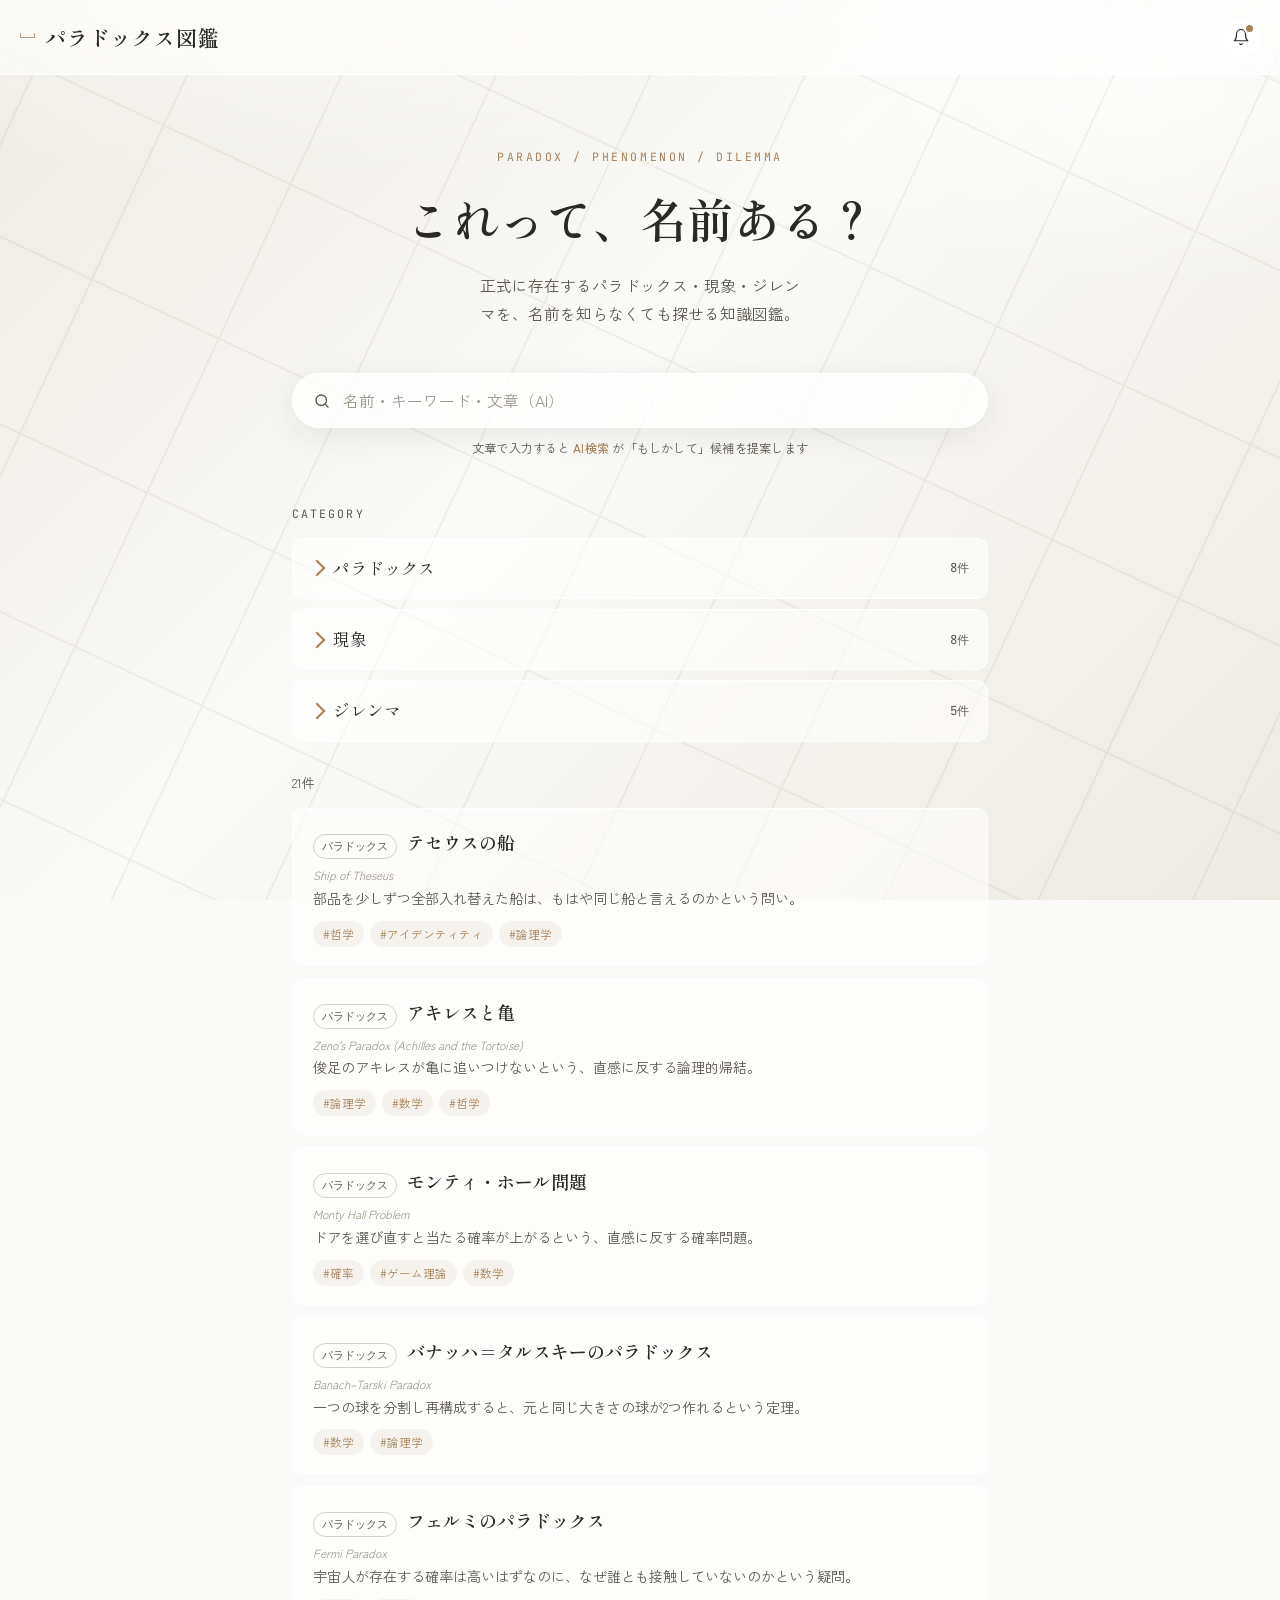
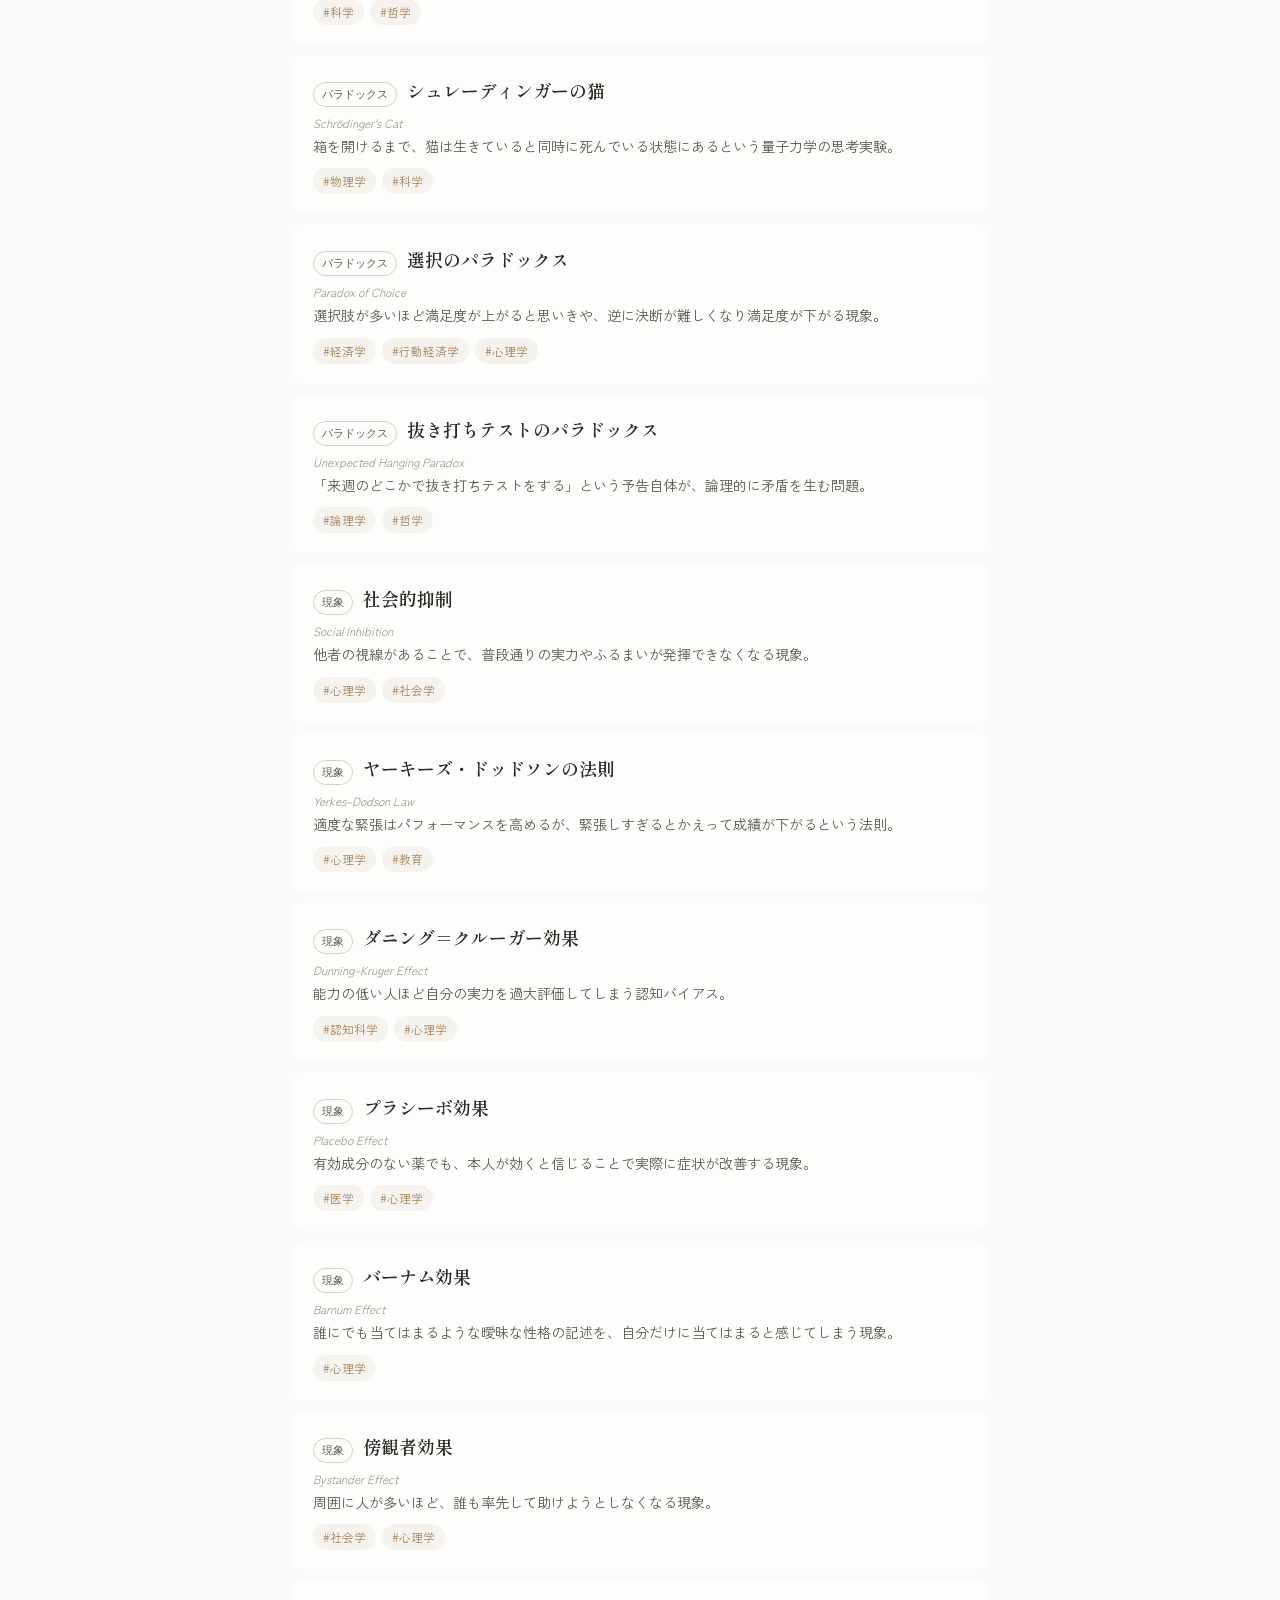
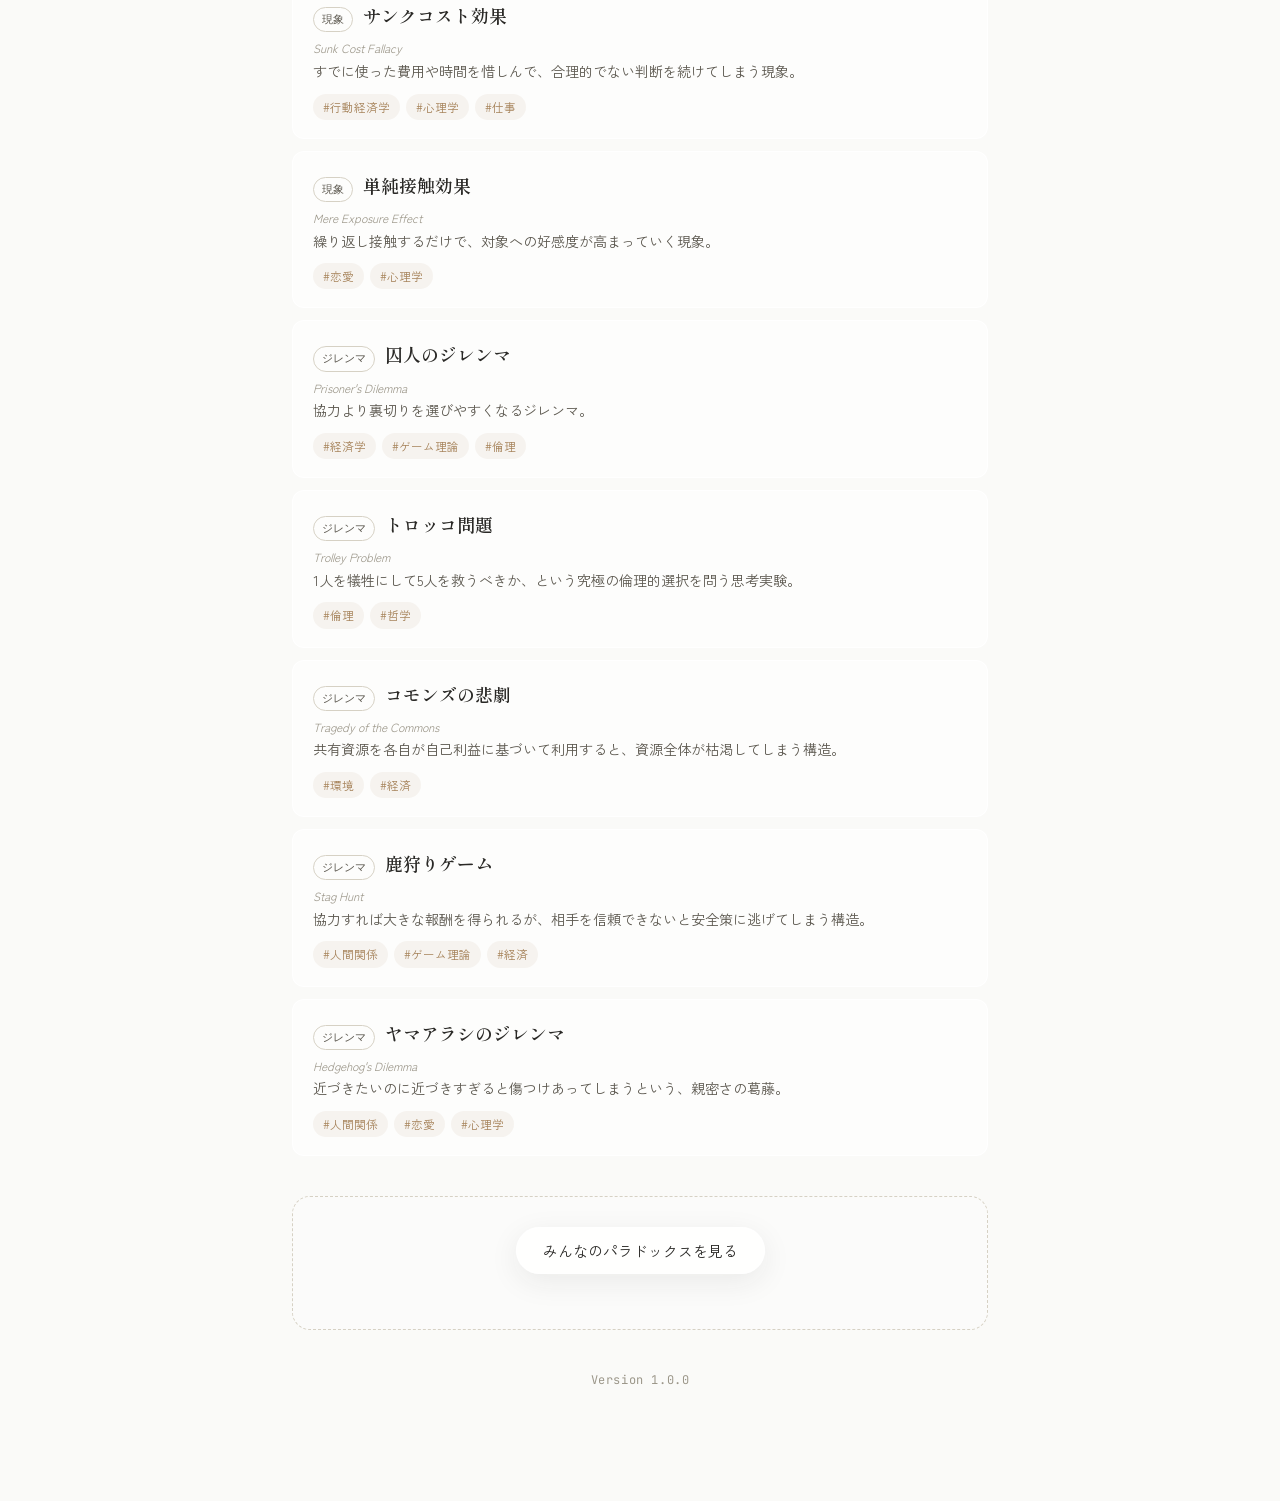
==== index.html @ 2dcca1e3 "Rename Index.html to index.html" ====
<!DOCTYPE html>
<html lang="ja">
<head>
<meta charset="UTF-8">
<meta name="viewport" content="width=device-width, initial-scale=1.0">
<title>パラドックス図鑑 | 名前のない現象に、名前を。</title>
<meta name="description" content="正式に存在するパラドックス・現象・ジレンマを、名前を知らなくてもAIで探せる図鑑。">
<link rel="stylesheet" href="style.css">
</head>
<body>
<div class="marble-bg"></div>

<header class="site-header">
  <div class="site-title"><span class="mark">﹈</span>パラドックス図鑑</div>
  <div class="header-actions">
    <button class="icon-btn" id="notifBtn" aria-label="お知らせ">
      <svg viewBox="0 0 24 24" fill="none" stroke-width="1.6" stroke-linecap="round" stroke-linejoin="round"><path d="M6 8a6 6 0 0 1 12 0c0 7 3 9 3 9H3s3-2 3-9"/><path d="M10.3 21a1.9 1.9 0 0 0 3.4 0"/></svg>
      <span class="badge-dot"></span>
    </button>
  </div>
</header>

<div class="notif-panel" id="notifPanel">
  <h3>お知らせ</h3>
  <div class="notif-item"><span class="date">2026.07.26</span>Ver1.0公開</div>
  <div class="notif-item"><span class="date">2026.07.26</span>心理学の現象を15件追加しました</div>
  <div class="notif-item"><span class="date">2026.07.26</span>数学のパラドックスを8件追加しました</div>
  <div class="notif-item"><span class="date">2026.07.26</span>ジレンマを20件追加しました</div>
</div>

<main class="wrap">
  <section class="hero">
    <div class="hero-eyebrow">Paradox / Phenomenon / Dilemma</div>
    <h1>これって、名前ある？</h1>
    <p>正式に存在するパラドックス・現象・ジレンマを、名前を知らなくても探せる知識図鑑。</p>
  </section>

  <section class="search-area">
    <div class="search-box">
      <svg viewBox="0 0 24 24" fill="none" stroke-width="1.8" stroke-linecap="round"><circle cx="11" cy="11" r="7"/><path d="m20 20-3.5-3.5"/></svg>
      <input type="text" id="searchInput" placeholder="名前・キーワード・文章（AI）" autocomplete="off">
    </div>
    <div class="search-mode-hint">文章で入力すると <b>AI検索</b> が「もしかして」候補を提案します</div>

    <div class="ai-results" id="aiResults">
      <div class="ai-results-title">もしかして…</div>
      <div id="aiCandidateList"></div>
    </div>
  </section>

  <section class="category-section" id="categorySection">
    <div class="section-label">Category</div>
    <div id="categoryGroups"></div>
  </section>

  <section class="list-section" id="listSection">
    <div class="list-header">
      <div class="entry-count" id="entryCount"></div>
      <div class="filter-tag" id="clearFilter" style="display:none;">絞り込みを解除 ✕</div>
    </div>
    <div id="entryList"></div>
  </section>

  <section class="community-cta">
    <button id="communityBtn">みんなのパラドックスを見る</button>
    <div class="cta-note" id="communityNote"></div>
  </section>

  <footer class="site-footer">Version 1.0.0</footer>
</main>

<script src="script.js"></script>
</body>
</html>
---- style.css ----
/* =========================================================
   パラドックス図鑑 - style.css
   デザイントークン
   ---------------------------------------------------------
   Color:
     --ink        #2A2926  本文・見出し色（温かみのある墨色）
     --base       #FAFAF8  ベースの白
     --marble-a   #EDEAE2  大理石の地色
     --marble-b   #DAD5C9  大理石の脈（濃）
     --line       #C8C3B6  罫線・区切り線
     --brass      #A6835A  アクセント（真鍮色。使用は最小限）
     --glass      rgba(255,255,255,0.55)  ガラス面
   Type:
     Display: "Shippori Mincho"  上品な明朝体（見出し用）
     Body:    "Zen Kaku Gothic New"  可読性重視のゴシック体
     Mono:    "JetBrains Mono"  ID・バージョン表記など
   ========================================================= */

@import url('https://fonts.googleapis.com/css2?family=Shippori+Mincho:wght@400;500;600;700&family=Zen+Kaku+Gothic+New:wght@300;400;500;700&family=JetBrains+Mono:wght@400;500&display=swap');

:root {
  --ink: #2A2926;
  --ink-soft: #5C584F;
  --base: #FAFAF8;
  --marble-a: #EDEAE2;
  --marble-b: #DAD5C9;
  --line: #D6D1C4;
  --brass: #A6835A;
  --brass-soft: #C9AD82;
  --glass: rgba(255, 255, 255, 0.58);
  --glass-strong: rgba(255, 255, 255, 0.78);
  --glass-border: rgba(255, 255, 255, 0.85);
  --shadow: 0 8px 30px rgba(42, 41, 38, 0.08);
  --shadow-lift: 0 16px 45px rgba(42, 41, 38, 0.12);
  --radius: 18px;
  --radius-sm: 12px;
  --font-display: "Shippori Mincho", serif;
  --font-body: "Zen Kaku Gothic New", "Hiragino Sans", sans-serif;
  --font-mono: "JetBrains Mono", monospace;
}

* { box-sizing: border-box; }

html { scroll-behavior: smooth; }

body {
  margin: 0;
  font-family: var(--font-body);
  color: var(--ink);
  background-color: var(--base);
  -webkit-font-smoothing: antialiased;
  line-height: 1.75;
  min-height: 100vh;
}

/* ---------- 大理石背景 ---------- */
.marble-bg {
  position: fixed;
  inset: 0;
  z-index: -1;
  background:
    radial-gradient(ellipse 80% 50% at 20% -10%, rgba(255,255,255,0.9), transparent 60%),
    radial-gradient(ellipse 60% 40% at 90% 10%, rgba(255,255,255,0.7), transparent 55%),
    linear-gradient(135deg, var(--marble-a) 0%, var(--base) 45%, var(--marble-a) 100%);
}
.marble-bg::before {
  content: "";
  position: absolute;
  inset: 0;
  opacity: 0.35;
  background-image:
    repeating-linear-gradient(115deg, transparent 0 60px, var(--marble-b) 61px, transparent 63px 140px),
    repeating-linear-gradient(25deg, transparent 0 90px, var(--marble-b) 91px, transparent 93px 170px);
  mix-blend-mode: multiply;
}

/* ---------- 共通レイアウト ---------- */
.wrap {
  max-width: 760px;
  margin: 0 auto;
  padding: 0 20px 80px;
}

a { color: inherit; text-decoration: none; }

.hairline {
  border: none;
  border-top: 1px solid var(--line);
  margin: 28px 0;
}

/* ---------- ヘッダー ---------- */
.site-header {
  position: sticky;
  top: 0;
  z-index: 20;
  display: flex;
  align-items: center;
  justify-content: space-between;
  padding: 18px 20px;
  backdrop-filter: blur(14px) saturate(140%);
  -webkit-backdrop-filter: blur(14px) saturate(140%);
  background: var(--glass);
  border-bottom: 1px solid var(--glass-border);
}

.site-title {
  font-family: var(--font-display);
  font-size: 1.3rem;
  font-weight: 600;
  letter-spacing: 0.04em;
  display: flex;
  align-items: baseline;
  gap: 8px;
}
.site-title .mark { color: var(--brass); font-size: 1rem; }

.header-actions { display: flex; align-items: center; gap: 14px; }

.icon-btn {
  position: relative;
  width: 38px;
  height: 38px;
  display: flex;
  align-items: center;
  justify-content: center;
  border-radius: 50%;
  background: var(--glass-strong);
  border: 1px solid var(--glass-border);
  cursor: pointer;
  transition: transform 0.2s ease, box-shadow 0.2s ease;
}
.icon-btn:hover { transform: translateY(-1px); box-shadow: var(--shadow); }
.icon-btn svg { width: 18px; height: 18px; stroke: var(--ink); }

.badge-dot {
  position: absolute;
  top: 6px;
  right: 6px;
  width: 7px;
  height: 7px;
  border-radius: 50%;
  background: var(--brass);
  box-shadow: 0 0 0 2px var(--glass-strong);
}

/* ---------- お知らせパネル ---------- */
.notif-panel {
  position: absolute;
  right: 20px;
  top: 66px;
  width: min(320px, 82vw);
  background: var(--glass-strong);
  backdrop-filter: blur(16px);
  border: 1px solid var(--glass-border);
  border-radius: var(--radius);
  box-shadow: var(--shadow-lift);
  padding: 18px;
  display: none;
  z-index: 30;
}
.notif-panel.open { display: block; animation: fade-drop 0.22s ease; }
.notif-panel h3 {
  margin: 0 0 12px;
  font-family: var(--font-display);
  font-size: 1rem;
  letter-spacing: 0.03em;
}
.notif-item {
  padding: 10px 0;
  border-top: 1px solid var(--line);
  font-size: 0.86rem;
  color: var(--ink-soft);
}
.notif-item:first-of-type { border-top: none; }
.notif-item .date { font-family: var(--font-mono); font-size: 0.72rem; color: var(--brass); display: block; margin-bottom: 3px; }

@keyframes fade-drop {
  from { opacity: 0; transform: translateY(-6px); }
  to { opacity: 1; transform: translateY(0); }
}

/* ---------- Hero ---------- */
.hero {
  text-align: center;
  padding: 56px 20px 20px;
}
.hero-eyebrow {
  font-family: var(--font-mono);
  font-size: 0.72rem;
  letter-spacing: 0.22em;
  color: var(--brass);
  text-transform: uppercase;
}
.hero h1 {
  font-family: var(--font-display);
  font-size: clamp(2.1rem, 6vw, 2.9rem);
  font-weight: 600;
  margin: 10px 0 14px;
  letter-spacing: 0.02em;
}
.hero p {
  color: var(--ink-soft);
  font-size: 0.98rem;
  max-width: 40ch;
  margin: 0 auto;
}

/* ---------- 検索バー ---------- */
.search-area { padding: 26px 0 10px; }
.search-box {
  display: flex;
  align-items: center;
  gap: 10px;
  background: var(--glass-strong);
  border: 1px solid var(--glass-border);
  border-radius: 999px;
  padding: 14px 20px;
  box-shadow: var(--shadow);
  transition: box-shadow 0.2s ease, border-color 0.2s ease;
}
.search-box:focus-within {
  box-shadow: var(--shadow-lift);
  border-color: var(--brass-soft);
}
.search-box svg { width: 18px; height: 18px; stroke: var(--ink-soft); flex-shrink: 0; }
.search-box input {
  border: none;
  outline: none;
  background: none;
  font-family: var(--font-body);
  font-size: 0.98rem;
  width: 100%;
  color: var(--ink);
}
.search-box input::placeholder { color: #9C978A; }

.search-mode-hint {
  font-size: 0.76rem;
  color: var(--ink-soft);
  text-align: center;
  margin-top: 10px;
  letter-spacing: 0.02em;
}
.search-mode-hint b { color: var(--brass); font-weight: 500; }

/* ---------- AI検索結果 ---------- */
.ai-results {
  margin-top: 18px;
  display: none;
}
.ai-results.open { display: block; animation: fade-drop 0.25s ease; }
.ai-results-title {
  font-family: var(--font-display);
  font-size: 1rem;
  margin-bottom: 12px;
  color: var(--ink-soft);
}
.ai-candidate {
  display: flex;
  align-items: center;
  justify-content: space-between;
  gap: 14px;
  background: var(--glass);
  border: 1px solid var(--glass-border);
  border-radius: var(--radius-sm);
  padding: 14px 18px;
  margin-bottom: 10px;
  cursor: pointer;
  transition: transform 0.15s ease, box-shadow 0.15s ease;
}
.ai-candidate:hover { transform: translateX(3px); box-shadow: var(--shadow); }
.ai-rank { font-family: var(--font-mono); font-size: 0.78rem; color: var(--brass); width: 18px; }
.ai-candidate .name { font-weight: 500; flex: 1; }
.ai-candidate .cat-chip { font-size: 0.72rem; color: var(--ink-soft); }
.ai-confidence {
  font-family: var(--font-mono);
  font-size: 0.82rem;
  color: var(--brass);
  min-width: 42px;
  text-align: right;
}
.ai-empty {
  text-align: center;
  padding: 30px 10px;
  color: var(--ink-soft);
  font-size: 0.9rem;
}
.ai-empty .sub { font-size: 0.8rem; margin-top: 8px; color: #9C978A; }

/* ---------- 分類アコーディオン ---------- */
.category-section { margin-top: 34px; }
.section-label {
  font-family: var(--font-mono);
  font-size: 0.72rem;
  letter-spacing: 0.18em;
  color: var(--ink-soft);
  text-transform: uppercase;
  margin-bottom: 14px;
}

.cat-group { margin-bottom: 10px; }
.cat-toggle {
  width: 100%;
  display: flex;
  align-items: center;
  gap: 10px;
  background: var(--glass);
  border: 1px solid var(--glass-border);
  border-radius: var(--radius-sm);
  padding: 15px 18px;
  cursor: pointer;
  font-family: var(--font-display);
  font-size: 1.05rem;
  color: var(--ink);
  transition: box-shadow 0.2s ease;
}
.cat-toggle:hover { box-shadow: var(--shadow); }
.cat-toggle .chevron {
  width: 12px; height: 12px;
  border-right: 2px solid var(--brass);
  border-bottom: 2px solid var(--brass);
  transform: rotate(-45deg);
  transition: transform 0.25s ease;
  flex-shrink: 0;
}
.cat-group.open .cat-toggle .chevron { transform: rotate(45deg); }
.cat-toggle .count { margin-left: auto; font-family: var(--font-mono); font-size: 0.78rem; color: var(--ink-soft); }

.subcat-list {
  display: none;
  flex-wrap: wrap;
  gap: 8px;
  padding: 14px 6px 6px;
}
.cat-group.open .subcat-list { display: flex; }
.subcat-pill {
  font-size: 0.82rem;
  padding: 7px 14px;
  border-radius: 999px;
  border: 1px solid var(--line);
  background: rgba(255,255,255,0.4);
  cursor: pointer;
  color: var(--ink-soft);
  transition: all 0.15s ease;
}
.subcat-pill:hover, .subcat-pill.active {
  background: var(--brass);
  border-color: var(--brass);
  color: #fff;
}

/* ---------- 一覧リスト ---------- */
.list-section { margin-top: 30px; }
.list-header {
  display: flex;
  align-items: center;
  justify-content: space-between;
  margin-bottom: 14px;
}
.list-header .filter-tag {
  font-family: var(--font-mono);
  font-size: 0.76rem;
  color: var(--brass);
  cursor: pointer;
}
.entry-count { font-size: 0.8rem; color: var(--ink-soft); }

.entry-card {
  display: block;
  background: var(--glass);
  border: 1px solid var(--glass-border);
  border-radius: var(--radius-sm);
  padding: 18px 20px;
  margin-bottom: 12px;
  transition: transform 0.18s ease, box-shadow 0.18s ease;
}
.entry-card:hover { transform: translateY(-2px); box-shadow: var(--shadow-lift); }
.entry-card .top-row {
  display: flex;
  align-items: baseline;
  gap: 10px;
  margin-bottom: 6px;
}
.entry-card .type-mark {
  font-family: var(--font-mono);
  font-size: 0.68rem;
  padding: 2px 8px;
  border-radius: 999px;
  border: 1px solid var(--line);
  color: var(--ink-soft);
}
.entry-card .name {
  font-family: var(--font-display);
  font-size: 1.12rem;
  font-weight: 600;
}
.entry-card .en-name {
  font-size: 0.74rem;
  color: #9C978A;
  font-style: italic;
}
.entry-card .summary { font-size: 0.88rem; color: var(--ink-soft); }
.entry-card .tags { margin-top: 10px; display: flex; gap: 6px; flex-wrap: wrap; }
.entry-card .tag {
  font-size: 0.72rem;
  color: var(--brass);
  background: rgba(166,131,90,0.08);
  padding: 3px 10px;
  border-radius: 999px;
}

/* ---------- みんなのパラドックス ---------- */
.community-cta {
  margin-top: 40px;
  text-align: center;
  padding: 30px 20px;
  border: 1px dashed var(--line);
  border-radius: var(--radius);
  background: rgba(255,255,255,0.3);
}
.community-cta button {
  font-family: var(--font-body);
  font-size: 0.92rem;
  color: var(--ink);
  background: var(--glass-strong);
  border: 1px solid var(--glass-border);
  padding: 12px 26px;
  border-radius: 999px;
  cursor: pointer;
  box-shadow: var(--shadow);
  transition: transform 0.15s ease;
}
.community-cta button:hover { transform: translateY(-2px); }
.community-cta .cta-note { font-size: 0.78rem; color: var(--ink-soft); margin-top: 10px; min-height: 1.2em; }

/* ---------- フッター ---------- */
.site-footer {
  text-align: center;
  padding: 40px 20px 10px;
  color: #9C978A;
  font-family: var(--font-mono);
  font-size: 0.75rem;
  letter-spacing: 0.05em;
}

/* ---------- 詳細ページ ---------- */
.detail-back {
  display: inline-flex;
  align-items: center;
  gap: 6px;
  font-size: 0.85rem;
  color: var(--ink-soft);
  margin: 22px 0 10px;
}
.detail-back svg { width: 14px; height: 14px; stroke: var(--ink-soft); }

.detail-card {
  background: var(--glass);
  border: 1px solid var(--glass-border);
  border-radius: var(--radius);
  padding: clamp(22px, 5vw, 40px);
  box-shadow: var(--shadow);
}
.detail-id {
  font-family: var(--font-mono);
  font-size: 0.75rem;
  color: var(--brass);
  letter-spacing: 0.05em;
}
.detail-title {
  font-family: var(--font-display);
  font-size: clamp(1.6rem, 5vw, 2.1rem);
  font-weight: 600;
  margin: 8px 0 4px;
}
.detail-en {
  font-style: italic;
  color: #9C978A;
  font-size: 0.92rem;
  margin-bottom: 16px;
}
.detail-meta {
  display: flex;
  flex-wrap: wrap;
  gap: 8px;
  margin-bottom: 8px;
}
.detail-meta .type-mark {
  font-family: var(--font-mono);
  font-size: 0.7rem;
  padding: 3px 10px;
  border-radius: 999px;
  border: 1px solid var(--line);
  color: var(--ink-soft);
}
.detail-meta .tag {
  font-size: 0.74rem;
  color: var(--brass);
  background: rgba(166,131,90,0.08);
  padding: 3px 10px;
  border-radius: 999px;
}

.detail-summary {
  font-size: 1.02rem;
  color: var(--ink);
  margin: 22px 0;
  padding: 16px 20px;
  border-left: 3px solid var(--brass);
  background: rgba(255,255,255,0.35);
  border-radius: 0 var(--radius-sm) var(--radius-sm) 0;
}

.detail-block { margin: 26px 0; }
.detail-block h2 {
  font-family: var(--font-display);
  font-size: 1.05rem;
  margin-bottom: 10px;
  color: var(--ink);
}
.detail-block p { color: var(--ink-soft); white-space: pre-line; }

.related-list { display: flex; flex-direction: column; gap: 8px; }
.related-item {
  display: flex;
  align-items: center;
  justify-content: space-between;
  padding: 12px 16px;
  border: 1px solid var(--line);
  border-radius: var(--radius-sm);
  font-size: 0.92rem;
  transition: background 0.15s ease;
}
.related-item:hover { background: rgba(166,131,90,0.06); }

.not-found {
  text-align: center;
  padding: 60px 20px;
  color: var(--ink-soft);
}

/* ---------- レスポンシブ ---------- */
@media (min-width: 720px) {
  .wrap { padding: 0 32px 100px; }
  .hero { padding-top: 72px; }
}

/* ---------- アクセシビリティ: focus ---------- */
a:focus-visible, button:focus-visible, input:focus-visible, .entry-card:focus-visible {
  outline: 2px solid var(--brass);
  outline-offset: 2px;
}

@media (prefers-reduced-motion: reduce) {
  * { animation: none !important; transition: none !important; }
}
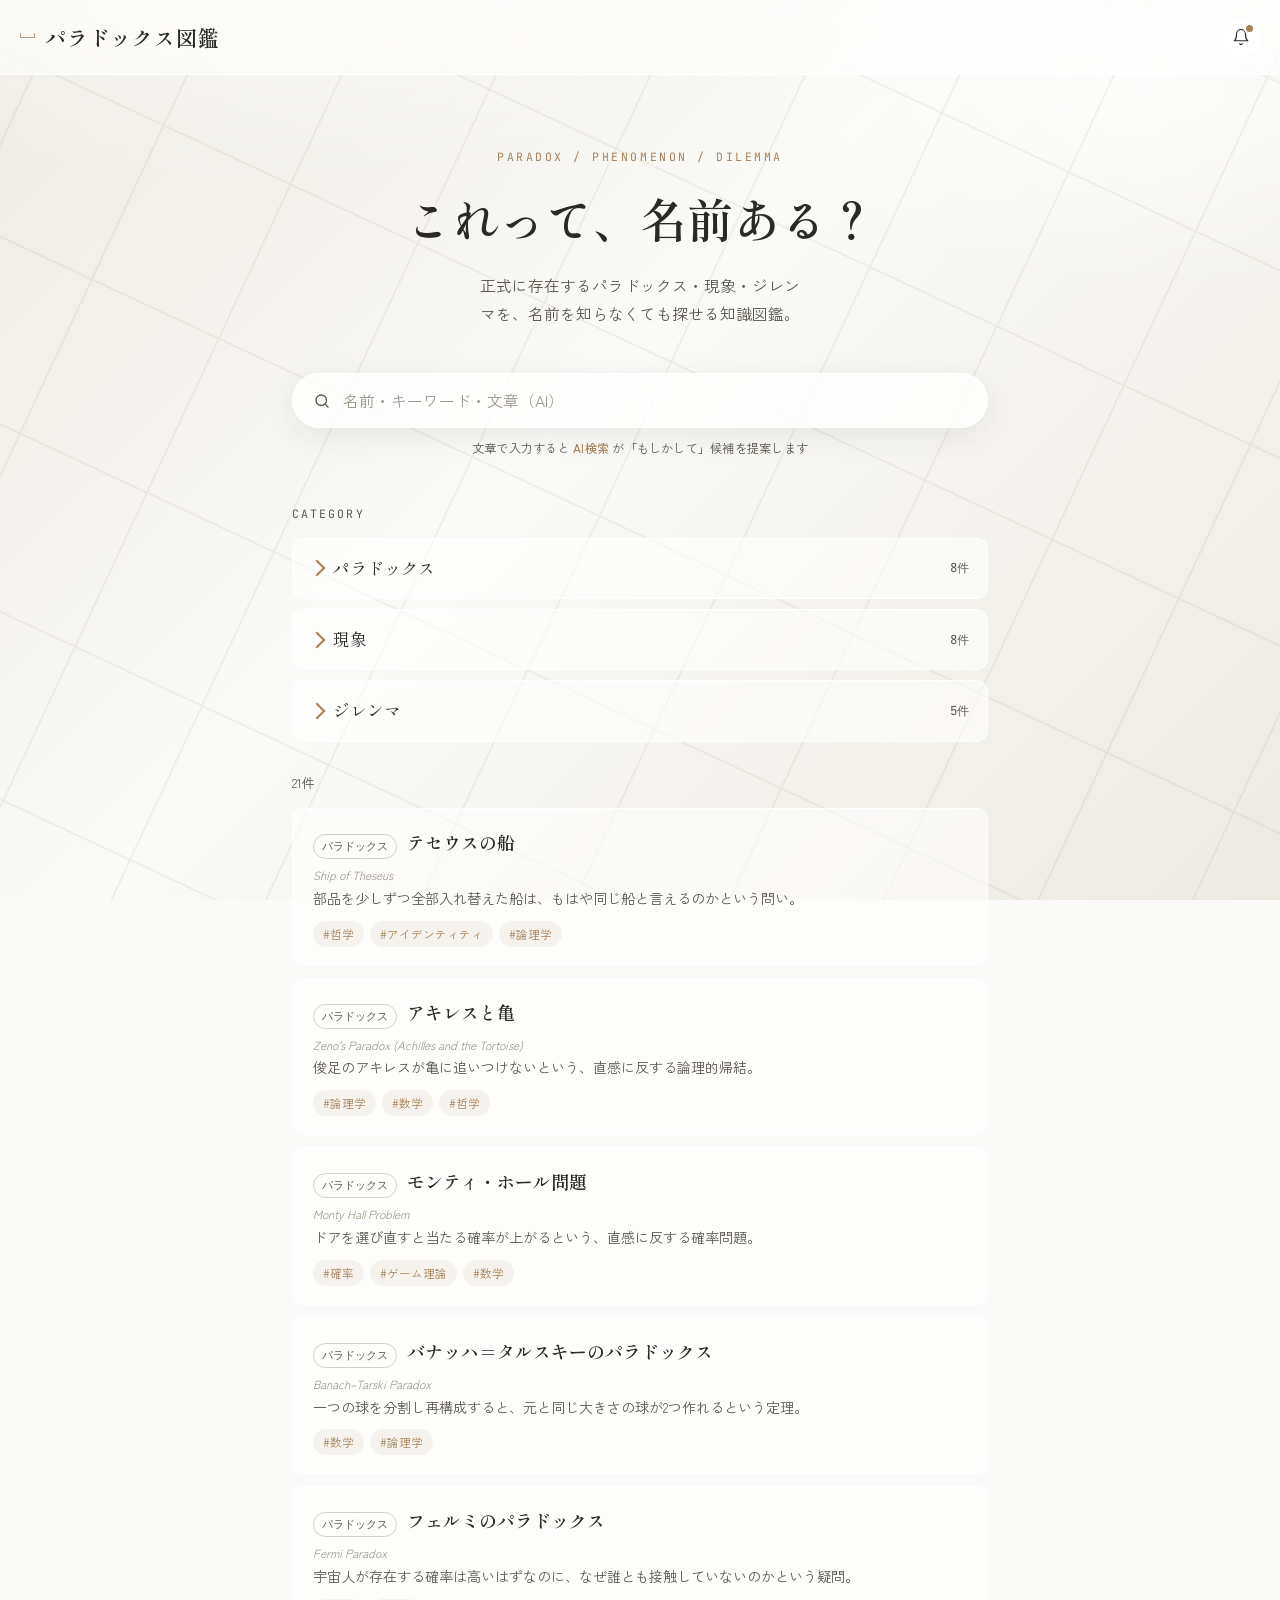
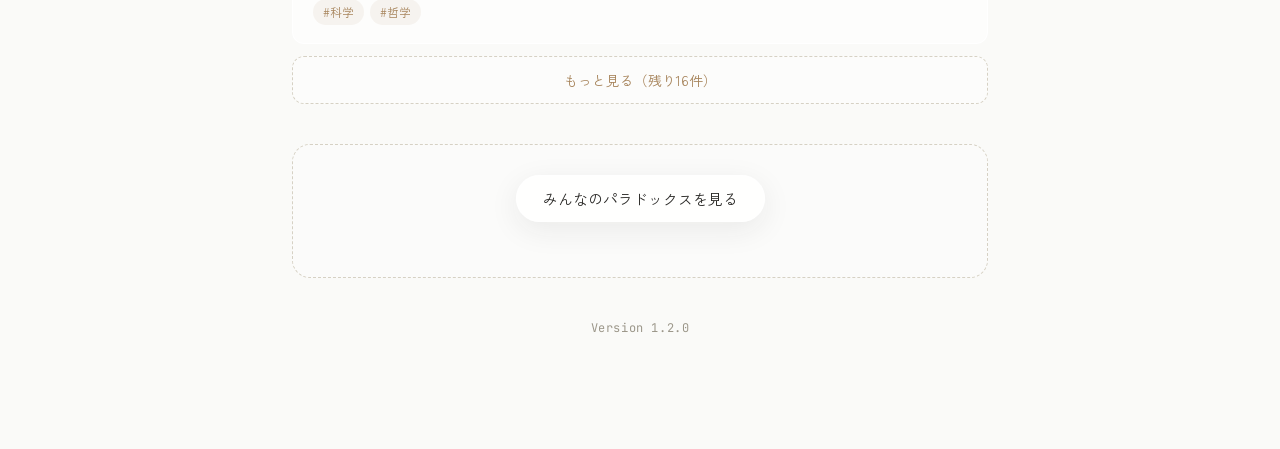
==== commit 1a4074d6: "Update index.html" ====
--- a/index.html
+++ b/index.html
@@ -22,6 +22,7 @@
 
 <div class="notif-panel" id="notifPanel">
   <h3>お知らせ</h3>
+  <div class="notif-item"><span class="date">2026.07.26</span>「みんなのパラドックス」機能を追加しました</div>
   <div class="notif-item"><span class="date">2026.07.26</span>Ver1.0公開</div>
   <div class="notif-item"><span class="date">2026.07.26</span>心理学の現象を15件追加しました</div>
   <div class="notif-item"><span class="date">2026.07.26</span>数学のパラドックスを8件追加しました</div>
@@ -66,7 +67,7 @@
     <div class="cta-note" id="communityNote"></div>
   </section>
 
-  <footer class="site-footer">Version 1.0.0</footer>
+  <footer class="site-footer">Version 1.2.0</footer>
 </main>
 
 <script src="script.js"></script>
--- a/style.css
+++ b/style.css
@@ -410,6 +410,22 @@
   border-radius: 999px;
 }
 
+.load-more-btn {
+  display: block;
+  width: 100%;
+  margin-top: 6px;
+  padding: 13px;
+  font-family: var(--font-body);
+  font-size: 0.86rem;
+  color: var(--brass);
+  background: rgba(255,255,255,0.4);
+  border: 1px dashed var(--line);
+  border-radius: var(--radius-sm);
+  cursor: pointer;
+  transition: background 0.15s ease, border-color 0.15s ease;
+}
+.load-more-btn:hover { background: rgba(166,131,90,0.08); border-color: var(--brass-soft); }
+
 /* ---------- みんなのパラドックス ---------- */
 .community-cta {
   margin-top: 40px;
